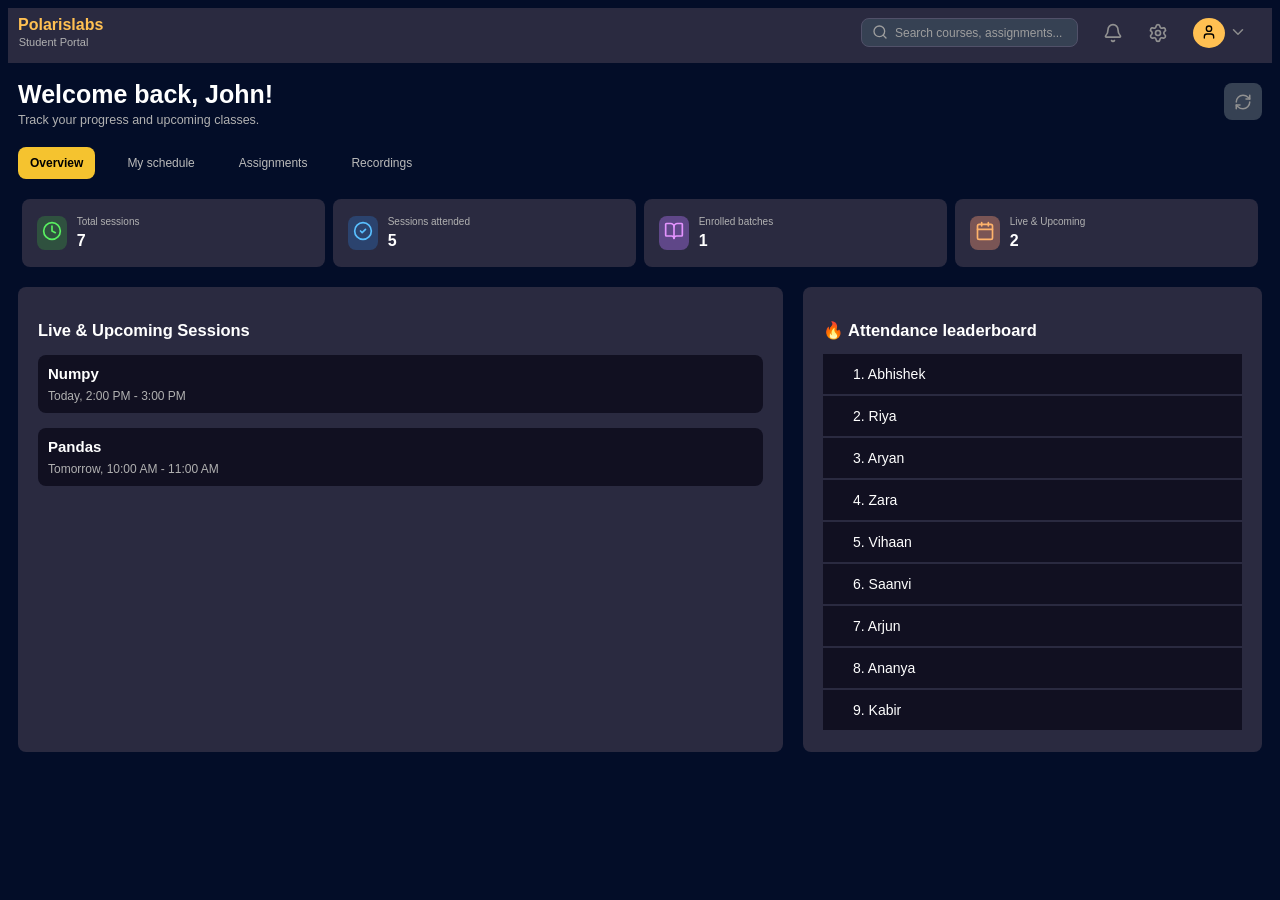
==== 03/index.html @ ee310bc7 "3rd" ====
<!DOCTYPE html>
<html lang="en">
<head>
    <meta charset="UTF-8">
    <meta name="viewport" content="width=device-width, initial-scale=1.0">
    <title>Polaris Dashboard</title>
    <link rel="stylesheet" href="style.css" />
    <script src="main.js"></script>
</head>
<body>
    <header>
        <div class="logo-container">
            <h1 class="logo" id="logo">Polarislabs</h1>
            <p class="sublogo">Student Portal</p>
        </div>
        <div class="right-work">
            <div class="search-container"><svg xmlns="http://www.w3.org/2000/svg" class="search-icon" width="20" height="20" viewBox="0 0 24 24" fill="none" stroke="currentColor" stroke-width="2" stroke-linecap="round" stroke-linejoin="round" class="lucide lucide-search absolute left-3 top-1/2 transform -translate-y-1/2 text-gray-400 h-4 w-4" aria-hidden="true"><path d="m21 21-4.34-4.34"></path><circle cx="11" cy="11" r="8"></circle></svg><input type="text" placeholder="Search courses, assignments..." class="search" /></div>
            
            <div class="gear"><svg xmlns="http://www.w3.org/2000/svg" width="20" height="20" viewBox="0 0 24 24" fill="none" stroke="currentColor" stroke-width="2" stroke-linecap="round" stroke-linejoin="round" class="lucide lucide-bell h-4 w-4 sm:h-5 sm:w-5" aria-hidden="true"><path d="M10.268 21a2 2 0 0 0 3.464 0"></path><path d="M3.262 15.326A1 1 0 0 0 4 17h16a1 1 0 0 0 .74-1.673C19.41 13.956 18 12.499 18 8A6 6 0 0 0 6 8c0 4.499-1.411 5.956-2.738 7.326"></path></svg></div>
            <div class="gear"><svg xmlns="http://www.w3.org/2000/svg" width="20" height="20" viewBox="0 0 24 24" fill="none" stroke="currentColor" stroke-width="2" stroke-linecap="round" stroke-linejoin="round" class="lucide lucide-settings h-4 w-4 sm:h-5 sm:w-5" aria-hidden="true"><path d="M9.671 4.136a2.34 2.34 0 0 1 4.659 0 2.34 2.34 0 0 0 3.319 1.915 2.34 2.34 0 0 1 2.33 4.033 2.34 2.34 0 0 0 0 3.831 2.34 2.34 0 0 1-2.33 4.033 2.34 2.34 0 0 0-3.319 1.915 2.34 2.34 0 0 1-4.659 0 2.34 2.34 0 0 0-3.32-1.915 2.34 2.34 0 0 1-2.33-4.033 2.34 2.34 0 0 0 0-3.831A2.34 2.34 0 0 1 6.35 6.051a2.34 2.34 0 0 0 3.319-1.915"></path><circle cx="12" cy="12" r="3"></circle></svg> </div>
            <div class="drop">
                <div class="avatar">
                   <svg xmlns="http://www.w3.org/2000/svg" width="16" height="16" viewBox="0 0 24 24" fill="none" stroke="currentColor" stroke-width="2" stroke-linecap="round" stroke-linejoin="round" class="lucide lucide-user h-3 w-3 sm:h-4 sm:w-4 text-black" aria-hidden="true"><path d="M19 21v-2a4 4 0 0 0-4-4H9a4 4 0 0 0-4 4v2"></path><circle cx="12" cy="7" r="4"></circle></svg>
                </div>
                <div class="drop-icon">
                    <svg xmlns="http://www.w3.org/2000/svg" width="18" height="18" viewBox="0 0 24 24" fill="none" stroke="currentColor" stroke-width="2" stroke-linecap="round" stroke-linejoin="round" class="lucide lucide-chevron-down h-3 w-3 sm:h-4 sm:w-4 text-gray-400 hidden sm:block" aria-hidden="true"><path d="m6 9 6 6 6-6"></path></svg>
                </div>
            </div>
        </div>
    </header>
    <div class="main-area">
        <div class="topper">
            <div class="heading">
               <h1 class="greet">Welcome back, John!</h1>
               <p class="sub-greet">Track your progress and upcoming classes.</p>
            </div>
            <div class="re-icon">
                <svg xmlns="http://www.w3.org/2000/svg" width="18" height="18" viewBox="0 0 24 24" fill="none" stroke="currentColor" stroke-width="2" stroke-linecap="round" stroke-linejoin="round" class="lucide lucide-refresh-cw h-5 w-5" aria-hidden="true"><path d="M3 12a9 9 0 0 1 9-9 9.75 9.75 0 0 1 6.74 2.74L21 8"></path><path d="M21 3v5h-5"></path><path d="M21 12a9 9 0 0 1-9 9 9.75 9.75 0 0 1-6.74-2.74L3 16"></path><path d="M8 16H3v5"></path></svg>
            </div>
        </div>
        <div class="navbar">
            <button class="active">Overview</button>
            <button class="tabs">My schedule</button>
            <button class="tabs">Assignments</button>
            <button class="tabs">Recordings</button>
        </div>
        <div class="grid-cont">
            <div class="grid-item">
                <div class="grid-icon ic1"><svg xmlns="http://www.w3.org/2000/svg" width="20" height="20" viewBox="0 0 24 24" fill="none" stroke="currentColor" stroke-width="2" stroke-linecap="round" stroke-linejoin="round" class="lucide lucide-clock w-5 h-5" aria-hidden="true"><path d="M12 6v6l4 2"></path><circle cx="12" cy="12" r="10"></circle></svg></div>
                <div class="content-container"><div class="grid-heading">Total sessions</div>
                <div class="grid-content">7</div></div>
            </div>
            <div class="grid-item">
                <div class="grid-icon ic2"><svg xmlns="http://www.w3.org/2000/svg" width="20" height="20" viewBox="0 0 24 24" fill="none" stroke="currentColor" stroke-width="2" stroke-linecap="round" stroke-linejoin="round" class="lucide lucide-circle-check w-5 h-5" aria-hidden="true"><circle cx="12" cy="12" r="10"></circle><path d="m9 12 2 2 4-4"></path></svg></div>
                <div class="content-container"><div class="grid-heading">Sessions attended</div>
                <div class="grid-content">5</div></div>
            </div>
            <div class="grid-item">
                <div class="grid-icon ic3"><svg xmlns="http://www.w3.org/2000/svg" width="20" height="20" viewBox="0 0 24 24" fill="none" stroke="currentColor" stroke-width="2" stroke-linecap="round" stroke-linejoin="round" class="lucide lucide-book-open w-5 h-5" aria-hidden="true"><path d="M12 7v14"></path><path d="M3 18a1 1 0 0 1-1-1V4a1 1 0 0 1 1-1h5a4 4 0 0 1 4 4 4 4 0 0 1 4-4h5a1 1 0 0 1 1 1v13a1 1 0 0 1-1 1h-6a3 3 0 0 0-3 3 3 3 0 0 0-3-3z"></path></svg></div>
                <div class="content-container"><div class="grid-heading">Enrolled batches</div>
                <div class="grid-content">1</div></div>
            </div>
            <div class="grid-item">
                <div class="grid-icon ic4"><svg xmlns="http://www.w3.org/2000/svg" width="20" height="20" viewBox="0 0 24 24" fill="none" stroke="currentColor" stroke-width="2" stroke-linecap="round" stroke-linejoin="round" class="lucide lucide-calendar w-5 h-5" aria-hidden="true"><path d="M8 2v4"></path><path d="M16 2v4"></path><rect width="18" height="18" x="3" y="4" rx="2"></rect><path d="M3 10h18"></path></svg></div>
                <div class="content-container"><div class="grid-heading">Live &amp; Upcoming</div>
                <div class="grid-content">2</div></div>
            </div>
        </div>
        <div class="grid-cont2">
            <div class="lauc">
                <h2 class="htop">Live &amp; Upcoming Sessions</h2>
                <div class="lauc-item1">
                    <p class="item-text">Numpy</p>
                    <p class="item-subtext">Today, 2:00 PM - 3:00 PM</p>
                </div>
                <div class="lauc-item2">
                    <p class="item-text">Pandas</p>
                    <p class="item-subtext">Tomorrow, 10:00 AM - 11:00 AM</p>
                </div>
            </div>
            <div class="al">
                <h2 class="htop">🔥 Attendance leaderboard</h2>
                <div class="al-item">1. Abhishek</div> 
                <div class="al-item">2. Riya</div> 
                <div class="al-item">3. Aryan</div> 
                <div class="al-item">4. Zara</div> 
                <div class="al-item">5. Vihaan</div> 
                <div class="al-item">6. Saanvi</div> 
                <div class="al-item">7. Arjun</div> 
                <div class="al-item">8. Ananya</div> 
                <div class="al-item">9. Kabir</div> 
            </div>
        </div>
    </div>
    
</body>
</html>
---- 03/style.css ----
body {
    background-color: #030d28;
    color: #ffffff;
}
header {
    background-color: #2a2a40;
    height: 52px;
    padding-left: 10px;
    padding-top: 3px;
    justify-content: space-between;
    display: flex;
}
.logo-container {
    display: flex;
    flex-direction: column;
}
.logo {
    color: #ffc052;
    font-size: 16px;
    font-weight: bold;
    font-family: geist, sans-serif;
    margin: 0;
    margin-top: 5px;
}
.sublogo {
    color: #b1b1b1;
    font-size: 11px;
    font-family: geist, sans-serif;
    margin: 0; 
    margin-top: 2px;
    margin-left: 0.7px;
}
.right-work {
    display: flex;
    flex-direction: row;
    align-items: center;
    gap: 25px;
    margin-bottom: 9px;
}
.drop {
    display: flex;
    gap: 4px;
    margin-right: 25px;
}
.drop-icon {
    padding-top: 5px; 
    color:#8c8c8c
}
.avatar {
    width: 24px;
    height: 24px;
    background-color: #ffc052;
    padding-top: 6px;
    padding-left: 8px;
    border-radius: 50%;
    color: black;
}
.gear {
    color: #919191;
    padding-top: 5px;
}
.search-container {
    background-color: #364153;
    border: none;
    color: #9e9e9e;
    display: flex;
    padding: 5px 0 6px 5px;
    border-radius: 8px;
    border: 0.5px solid #515169;
    align-items: center;
    height: 16px;
}
.search-icon {
    width: 16px;
    margin: 2px 5px 2px 5px;
}
input {
    background-color: transparent;
    border: none;
    color: #eeeeee;
    outline: none;
    width: 180px;
}
input::placeholder {
    color: #9e9e9e;
    font-size: 12px;
}
.main-area {
    padding-left: 10px;
    padding-right: 10px;
}
.greet {
    font-family: geist, sans-serif;
    font-size: 25px;
    margin-bottom: 0;
}
.sub-greet {
    font-family: geist, sans-serif;
    font-size: 12.5px;
    color: #b1b1b1;
    margin-top: 4px;
}
.heading {
    display: flex;
    flex-direction: column;
    gap: 0px;
    margin: 0;
}
.re-icon {
    color: #919191;
    background-color: #364153;
    padding: 5px;
    border-radius: 8px;
    padding: 10px;
    padding-bottom: 5px;
}
.topper {
    display: flex;
    flex-direction: row;
    justify-content: space-between;
    align-items: center;
}
.navbar {
    display: flex;
    flex-direction: row;
    gap: 20px;
    margin-top: 8px;
}
.tabs {
    padding: 9px 12px;
    border-radius: 8px;
    background-color: #ffd75d00;
    color: #bababa;
    border: none;
    font-size: 12px;
}
.active {
    padding: 9px 12px;
    border-radius: 8px;
    background-color: #f5c32f;
    color: #000000;
    border: none;
    font-size: 12px;
    font-weight: bold;
}
.tabs:hover {
    background-color: #555555;
    color: #fdfdfd;
    cursor: pointer;
}
.grid-cont {
    margin-top: 20px;
    margin-bottom: 20px;
    display: flex;
    justify-content: space-around;
}
.grid-item {
    display: flex;
    flex-direction: row;
    gap: 10px;
    background-color: #2a2a40;
    padding: 10px;
    border-radius: 8px;
    width: 22%;
    padding: 17px 15px;
}
.content-container {
    display: flex;
    flex-direction: column;
    gap: 5px;
}
.grid-heading {
    font-family: geist, sans-serif;
    font-size: 10px;
    color: #b1b1b1;
    margin: 0;
}
.grid-content {
    font-family: geist, sans-serif;
    font-size: 16px;
    color: #ffffff;
    margin: 0;
    font-weight: bold;
}
.grid-icon {
    padding: 5px;
    padding-bottom:0px;
}
.ic1 {
    background-color: #39933d60;
    color: #59f060;
    border-radius: 8px;
}
.ic2 {
    background-color: #2d6eb960;
    color: #59bfff;
    border-radius: 8px;
}
.ic3 {
    background-color: #b779ff60;
    color: #e594ff;
    border-radius: 8px;
}
.ic4 {      
    background-color: #ff9e7960;
    color: #ffb36b;
    border-radius: 8px;
}
.grid-cont2 {
    display: grid;
    grid-template-columns: 5fr 3fr;
    gap: 20px;
}
.lauc, .al {
    background-color: #2a2a40;
    border-radius: 8px;
    font-family: geist, sans-serif;
    font-size: 11px;
    padding: 20px;
}
.lauc-item1, .lauc-item2 {
    display: grid;
    margin-top: 15px;
    grid-template-rows: 1fr 1fr;
    background-color: #111021;
    border-radius: 8px;
    padding: 10px;
}
.item-text {
    color: #fff;
    font-size: 15px;
    margin: 0;
    font-weight: bold;
}
.item-subtext {
    color: #b1b1b1;
    font-size: 12px;
    margin: 0;
    margin-top: 5px;
}
.al-item {
    font-size: 14px;
    margin: 0;
    padding-left: 30px;
    padding-top: 12px;
    padding-bottom: 12px;
    background-color: #111021;
    margin-bottom:2px;
}
hr {
    border-color: #111021;
}
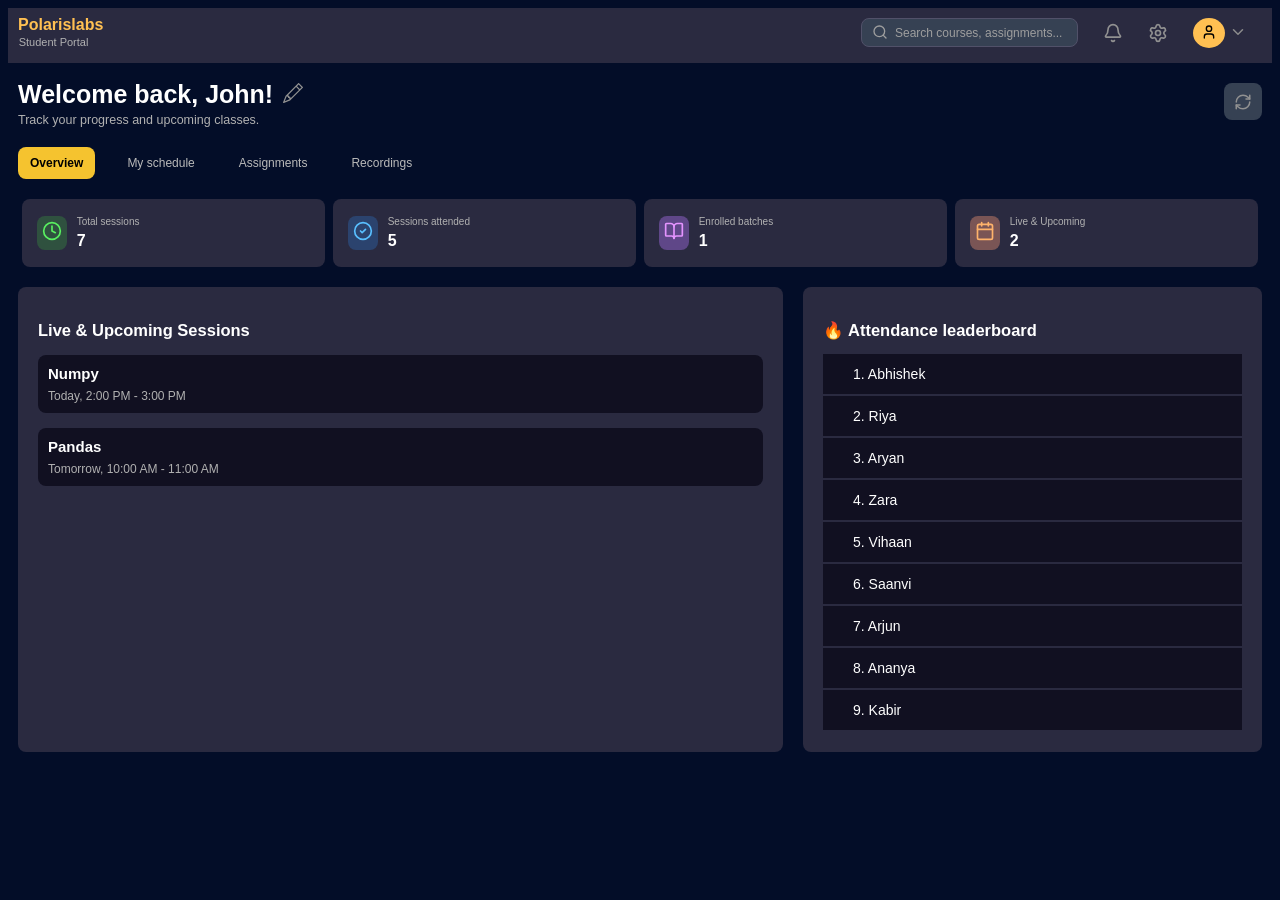
==== commit 1d81166e: "already done" ====
--- a/03/index.html
+++ b/03/index.html
@@ -5,7 +5,6 @@
     <meta name="viewport" content="width=device-width, initial-scale=1.0">
     <title>Polaris Dashboard</title>
     <link rel="stylesheet" href="style.css" />
-    <script src="main.js"></script>
 </head>
 <body>
     <header>
@@ -31,7 +30,12 @@
     <div class="main-area">
         <div class="topper">
             <div class="heading">
-               <h1 class="greet">Welcome back, John!</h1>
+                <div class="namee">
+                    <h1 class="greet">Welcome back, <b class="nop">John</b>!</h1>
+                    <svg class="pencil" xmlns="http://www.w3.org/2000/svg" width="16" height="16" fill="currentColor" class="bi bi-pencil" viewBox="0 0 16 16">
+  <path d="M12.146.146a.5.5 0 0 1 .708 0l3 3a.5.5 0 0 1 0 .708l-10 10a.5.5 0 0 1-.168.11l-5 2a.5.5 0 0 1-.65-.65l2-5a.5.5 0 0 1 .11-.168zM11.207 2.5 13.5 4.793 14.793 3.5 12.5 1.207zm1.586 3L10.5 3.207 4 9.707V10h.5a.5.5 0 0 1 .5.5v.5h.5a.5.5 0 0 1 .5.5v.5h.293zm-9.761 5.175-.106.106-1.528 3.821 3.821-1.528.106-.106A.5.5 0 0 1 5 12.5V12h-.5a.5.5 0 0 1-.5-.5V11h-.5a.5.5 0 0 1-.468-.325"/>
+</svg>
+                </div>
                <p class="sub-greet">Track your progress and upcoming classes.</p>
             </div>
             <div class="re-icon">
@@ -92,6 +96,15 @@
             </div>
         </div>
     </div>
-    
+    <div class="backdrop"></div>
+    <div class="unavail">
+        <div class="cross">
+            <svg xmlns="http://www.w3.org/2000/svg" viewBox="0 0 384 512"><path d="M342.6 150.6c12.5-12.5 12.5-32.8 0-45.3s-32.8-12.5-45.3 0L192 210.7 86.6 105.4c-12.5-12.5-32.8-12.5-45.3 0s-12.5 32.8 0 45.3L146.7 256 41.4 361.4c-12.5 12.5-12.5 32.8 0 45.3s32.8 12.5 45.3 0L192 301.3 297.4 406.6c12.5 12.5 32.8 12.5 45.3 0s12.5-32.8 0-45.3L237.3 256 342.6 150.6z" fill="#929292"></path></svg>
+        </div>
+        <div class="untext">
+            <p>This tab is currently under construction.</p>
+        </div>
+    </div>
+    <script src="main.js"></script>
 </body>
 </html>
--- a/03/style.css
+++ b/03/style.css
@@ -249,4 +249,67 @@
 }
 hr {
     border-color: #111021;
+}
+.unavail {
+    position: fixed;
+    margin-top: 50px;
+    top: 43%;
+    left: 50%;
+    transform: translate(-50%, -50%);
+    border-radius: 8px;
+    background-color: #373761;
+    padding: 20px;
+    padding-top: 10px;
+    border: 2px solid #676782;
+    display: none;
+    z-index: 10;
+}
+.untext {
+    color: #d0cfcf;
+    font-family: geist, sans-serif;
+    font-size: 16px;
+    padding-top: 15px;
+}
+.cross {
+    position: absolute;
+    top: 10px;
+    right: 10px;
+    width: 16px;  /* Sized to fit nicely */
+    height: 16px;
+    cursor: pointer; /* Makes it look clickable */
+}
+
+/* Optional: This ensures the SVG fills the .cross container */
+.cross svg {
+    width: 100%;
+    height: 100%;
+}
+.backdrop {
+    top: 0;
+    left: 0;
+    backdrop-filter: blur(8px);
+    z-index: 9;
+    width: 100vw;
+    height: 100vh;
+    position: fixed;
+    background-color: #00000030;
+    display: none;
+}
+.namee {
+    display: flex;
+    flex-direction: row;
+    gap: 10px;
+    align-items: center;
+}
+.pencil {
+    margin-top: 15px;
+    width: 20px;
+    height: 20px;
+    color: #919191;
+    cursor: pointer;
+}
+.pencil:hover {
+    color: #ffffff;
+    width: 22px;
+    height: 22px;
 }
